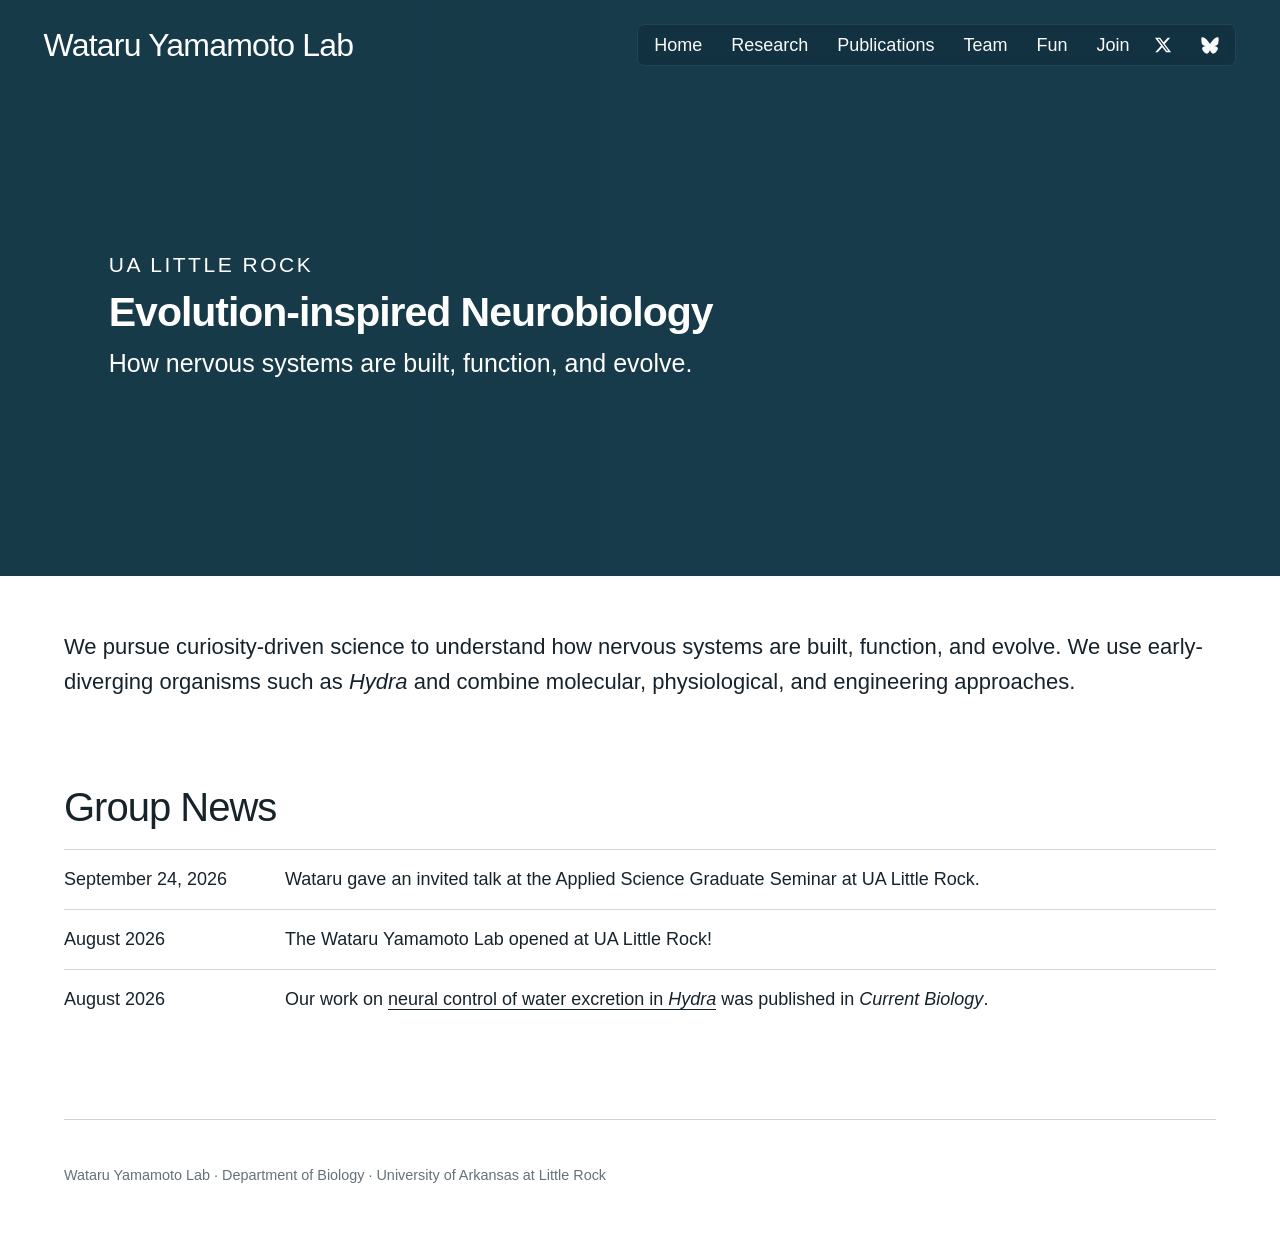
==== index.html @ a843b83c "Add files via upload" ====
<!doctype html>
<html lang="en">
<head>
  <meta charset="utf-8">
  <meta name="viewport" content="width=device-width,initial-scale=1">
  <title>Wataru Yamamoto Lab</title>
  <link rel="stylesheet" href="style-v17.css?v=20261117f">
</head>
<body class="home-page">
<header class="site-header">
  <a class="brand" href="index.html">Wataru Yamamoto Lab</a>
  <div class="header-right">
    <nav>
      <a href="index.html">Home</a>
      <a href="research.html">Research</a>
      <a href="publications.html">Publications</a>
      <a href="team.html">Team</a>
      <a href="fun.html">Fun</a>
      <a href="join.html">Join</a>
    </nav>
    <div class="social-links" aria-label="Social media">
      <a href="https://x.com/wayamamo" target="_blank" rel="noopener" aria-label="Wataru Yamamoto on X" title="X"><img src="assets/x.svg" alt=""></a>
      <a href="https://bsky.app/profile/wayamamo.bsky.social" target="_blank" rel="noopener" aria-label="Wataru Yamamoto on Bluesky" title="Bluesky"><img src="assets/bluesky.svg" alt=""></a>
    </div>
  </div>
</header>

<section class="hero">
  <video autoplay muted loop playsinline preload="metadata">
    <source src="assets/hydra-hero-v4-calm.mp4" type="video/mp4">
  </video>
  <div class="hero-copy">
    <div class="kicker">UA Little Rock</div>
    <h1>Evolution-inspired Neurobiology</h1>
    <p>How nervous systems are built, function, and evolve.</p>
  </div>
</section>

<main>
  <section class="section home-intro">
    <p class="lede">We pursue curiosity-driven science to understand how nervous systems are built, function, and evolve. We use early-diverging organisms such as <em>Hydra</em> and combine molecular, physiological, and engineering approaches.</p>
  </section>

<section class="section home-news">
    <h2>Group News</h2>
    <div class="news-row"><strong>September 24, 2026</strong><span>Wataru gave an invited talk at the Applied Science Graduate Seminar at UA Little Rock.</span></div>
    <div class="news-row"><strong>August 2026</strong><span>The Wataru Yamamoto Lab opened at UA Little Rock!</span></div>
    <div class="news-row"><strong>August 2026</strong><span>Our work on <a class="paper-link" href="https://www.sciencedirect.com/science/article/pii/S0960982226010122" target="_blank" rel="noopener">neural control of water excretion in <em>Hydra</em></a> was published in <em>Current Biology</em>.</span></div>
  </section>
</main>

<footer>Wataru Yamamoto Lab · Department of Biology · University of Arkansas at Little Rock</footer>
</body>
</html>
---- style-v17.css ----
:root{
  --navy:#173b4a;
  --ink:#17232b;
  --muted:#64727a;
  --paper:#ffffff;
  --max:1240px;
}
*{box-sizing:border-box}
html{scroll-behavior:smooth}
body{
  margin:0;
  font-family:"Helvetica Neue",Helvetica,Arial,sans-serif;
  font-weight:300;
  color:var(--ink);
  background:#fff;
  line-height:1.55;
  -webkit-font-smoothing:antialiased;
  text-rendering:optimizeLegibility;
}
a{color:inherit;text-decoration:none}
.site-header{
  position:absolute;
  z-index:20;
  top:0; left:0; right:0;
  display:flex;
  align-items:center;
  justify-content:space-between;
  gap:34px;
  padding:24px 3.4vw;
  color:#fff;
}
.brand{
  font-size:32px;
  line-height:1;
  font-weight:300;
  letter-spacing:-0.025em;
  white-space:nowrap;
}
.header-right{
  display:flex;
  align-items:center;
  gap:29px;
  margin-left:auto;
}
nav{
  display:flex;
  align-items:center;
  gap:29px;
  font-size:18px;
  line-height:1;
  font-weight:300;
}
nav a,.social-links a{opacity:.98}
nav a:hover,.social-links a:hover{opacity:.67}
.social-links{
  display:flex;
  align-items:center;
  gap:29px;
  margin-left:0;
}
.social-links a{
  display:inline-flex;
  align-items:center;
  justify-content:center;
  width:18px;
  height:18px;
  flex:0 0 18px;
}
.social-links img{
  display:block !important;
  width:18px !important;
  height:18px !important;
  max-width:18px !important;
  max-height:18px !important;
  object-fit:contain;
}
.hero{
  height:64vh;
  min-height:520px;
  max-height:650px;
  position:relative;
  display:flex;
  align-items:center;
  overflow:hidden;
  background:var(--navy);
}
.hero video{
  position:absolute;
  inset:0;
  width:100%;
  height:100%;
  object-fit:cover;
  object-position:center center;
  filter:brightness(1.13) contrast(.94);
}
.hero::after{
  content:"";
  position:absolute;
  inset:0;
  background:linear-gradient(90deg,rgba(18,48,60,.10) 0%,rgba(18,48,60,.03) 58%,rgba(18,48,60,0) 100%);
  pointer-events:none;
}
.hero-copy{
  position:relative;
  z-index:2;
  width:min(var(--max),83vw);
  margin:0 auto;
  color:#fff;
  transform:translateY(28px);
}
.kicker{
  margin:0 0 13px;
  font-size:21px;
  line-height:1.15;
  font-weight:300;
  letter-spacing:.12em;
  text-transform:uppercase;
}
.hero h1{
  margin:0 0 13px;
  font-size:41px;
  line-height:1.08;
  font-weight:600;
  letter-spacing:-.025em;
}
.hero p{
  margin:0;
  font-size:25px;
  line-height:1.3;
  font-weight:300;
}
main{width:min(var(--max),90vw);margin:auto}
.section{padding:88px 0}
.home-intro{padding:54px 0 44px}
.home-intro .lede{
  width:100%;
  max-width:none;
  margin:0;
  font-size:22px;
  line-height:1.58;
  font-weight:300;
}
.home-news{padding:42px 0 90px}
.home-news h2{
  margin:0 0 20px;
  font-size:27px;
  line-height:1.1;
  font-weight:300;
  letter-spacing:-.015em;
}
.news-row{
  display:grid;
  grid-template-columns:190px 1fr;
  gap:31px;
  padding:16px 0;
  border-top:1px solid #d0d7da;
  font-size:18px;
  line-height:1.5;
  font-weight:300;
}
.news-row strong{font-weight:500}
.paper-link{font-weight:400;border-bottom:1px solid currentColor}
.paper-link:hover{opacity:.62}
.section h2{
  font-size:clamp(2.25rem,4vw,4rem);
  font-weight:300;
  line-height:1;
  letter-spacing:-.035em;
  margin:0 0 28px;
}
/* Keep Group News deliberately understated and aligned with the hero title. */
.home-page .home-news h2{
  font-size:40px;
  line-height:1.08;
  font-weight:300;
  letter-spacing:-.025em;
  margin:0 0 20px;
}
.lede{font-size:1.30rem;max-width:960px;line-height:1.6;font-weight:300}
.grid-2{display:grid;grid-template-columns:1fr 1fr;gap:48px}
.card{border-top:1px solid #b9c4ca;padding-top:22px}
.card h3{font-size:1.7rem;font-weight:400;margin:.2rem 0 .7rem}
.card .question{font-style:italic;color:var(--muted)}
.page-hero{padding:105px 0 28px;background:var(--navy);color:#fff}
.page-hero .inner{width:min(var(--max),90vw);margin:auto}
.page-hero h1{font-size:41px;line-height:1.08;font-weight:300;letter-spacing:-.025em;margin:0}
.pub{padding:20px 0;border-top:1px solid #cad1d5}
.pub strong{font-size:1.08rem;font-weight:500}
.meta{color:var(--muted);margin-top:4px}
footer{width:min(var(--max),90vw);margin:auto;padding:44px 0 58px;border-top:1px solid #ccd4d8;color:var(--muted);font-size:.9rem}
@media(max-width:950px){
  .brand{font-size:27px}
  nav{gap:18px;font-size:15px}
}
@media(max-width:760px){
  .site-header{padding:17px 5vw;align-items:flex-start;background:linear-gradient(to bottom,rgba(8,29,38,.45),rgba(8,29,38,0))}
  .brand{font-size:22px;line-height:1.15}
  .header-right{gap:10px;align-items:flex-start}
  nav{gap:10px;font-size:13.5px;flex-wrap:wrap;justify-content:flex-end}
  .social-links{gap:10px}
  .social-links a,.social-links img{width:14px!important;height:14px!important;max-width:14px!important;max-height:14px!important}
  .hero{height:58vh;min-height:420px;max-height:550px}
  .hero-copy{width:90vw;transform:translateY(24px)}
  .kicker{font-size:16px}
  .hero h1{font-size:34px;font-weight:600}
  .home-page .home-news h2{font-size:33px}
  .hero p{font-size:20px}
  .home-intro .lede{font-size:19px}
  .news-row{grid-template-columns:1fr;gap:4px;font-size:16.5px}
  .grid-2{grid-template-columns:1fr;gap:34px}
}

@media(max-width:760px){
  .page-hero{padding:88px 0 22px}
  .page-hero h1{font-size:34px;font-weight:300}
}


/* Research page refinements */
.research-page .lede{
  font-size:1.38rem;
  line-height:1.68;
  max-width:1100px;
}
.research-page .grid-2{
  align-items:start;
  gap:52px;
  margin-top:48px !important;
}
.research-page .card{
  border-top:none;
  padding-top:0;
}
.research-page .project-image{
  display:block;
  width:100%;
  height:auto;
  margin:0 0 20px;
  border:1px solid #d7dde1;
  background:#fff;
}
.research-page .card h3{
  font-size:1.85rem;
  line-height:1.18;
  font-weight:400;
  margin:.2rem 0 .85rem;
  letter-spacing:-.015em;
}
.research-page .card .question{
  font-size:1.25rem;
  line-height:1.45;
  color:var(--ink);
  font-style:italic;
  margin:0 0 12px;
}
.research-page .card p{
  font-size:1.12rem;
  line-height:1.68;
  margin:0 0 14px;
}
.research-page .selected-work{
  margin-top:16px;
}
.research-page .selected-work strong{
  display:block;
  margin-bottom:10px;
  font-weight:500;
  font-size:1.12rem;
}
.research-page .selected-work ul{
  margin:0;
  padding-left:1.15rem;
}
.research-page .selected-work li{
  margin:0 0 10px;
  font-size:1.06rem;
  line-height:1.55;
}
.research-page .selected-work a{
  text-decoration:underline;
  text-underline-offset:2px;
}
.research-page .selected-work a:hover{
  opacity:.68;
}

@media(max-width:760px){
  .research-page .lede{font-size:1.18rem}
  .research-page .card h3{font-size:1.6rem}
  .research-page .card .question{font-size:1.12rem}
  .research-page .card p{font-size:1.02rem}
}

/* Research page v9 */
.research-page main{width:min(var(--max),90vw)}
.research-page .section{padding-top:68px}
.research-page .lede{
  width:100%;
  max-width:none;
  font-size:1.38rem;
  line-height:1.68;
  margin:0;
}
.research-page .grid-2{
  margin-top:48px !important;
  gap:52px;
}
.research-page .project-image-frame{
  width:100%;
  height:360px;
  display:flex;
  align-items:center;
  justify-content:center;
  margin:0 0 22px;
  border:1px solid #d7dde1;
  background:#fff;
  overflow:hidden;
}
.research-page .project-image-frame img{
  display:block;
  max-width:100%;
  max-height:100%;
  width:auto;
  height:auto;
  object-fit:contain;
}
.research-page .project-image-frame.neuron img{
  max-width:82%;
  max-height:94%;
}
.research-page .project-image-frame.gut img{
  width:100%;
  height:100%;
  object-fit:contain;
}
@media(max-width:760px){
  .research-page .project-image-frame{height:280px}
  .research-page .project-image-frame.neuron img{max-width:88%}
}

/* Research introduction: full-width single justified paragraph */
.research-page .lede{
  width:100%;
  max-width:none !important;
  margin:0;
  text-align:justify;
  text-align-last:left;
  text-justify:inter-word;
  hyphens:auto;
  -webkit-hyphens:auto;
}
.research-page .lede strong{
  font-weight:600;
}

/* Publications links */
.publications-page{
  padding-top:56px;
}
.scholar-link{
  margin:0 0 30px;
  font-size:1.12rem;
}
.scholar-link a,
.pub strong a{
  text-decoration:underline;
  text-underline-offset:3px;
  text-decoration-thickness:1px;
}
.scholar-link a:hover,
.pub strong a:hover{
  opacity:.65;
}

/* Publications with figures */
.publications-page{
  padding-top:56px;
}
.publications-page .scholar-link{
  margin:0 0 32px;
  font-size:1.12rem;
}
.publications-page .scholar-link a,
.publications-page .pub strong a{
  text-decoration:underline;
  text-underline-offset:3px;
  text-decoration-thickness:1px;
}
.publications-page .scholar-link a:hover,
.publications-page .pub strong a:hover{
  opacity:.65;
}
.publications-page .pub{
  display:grid;
  grid-template-columns: 360px 1fr;
  gap:28px;
  align-items:center;
  padding:26px 0;
  border-top:1px solid #cad1d5;
}
.publications-page .pub-figure{
  width:100%;
  height:220px;
  display:flex;
  align-items:center;
  justify-content:center;
  border:1px solid #d7dde1;
  background:#fff;
  overflow:hidden;
}
.publications-page .pub-figure img{
  display:block;
  max-width:100%;
  max-height:100%;
  width:auto;
  height:auto;
  object-fit:contain;
}
.publications-page .pub-content{
  min-width:0;
}
.publications-page .pub strong{
  display:block;
  font-size:1.08rem;
  font-weight:500;
  line-height:1.45;
}
.publications-page .meta{
  color:var(--muted);
  margin-top:7px;
  font-size:1rem;
  line-height:1.5;
}
@media(max-width:900px){
  .publications-page .pub{
    grid-template-columns: 1fr;
    gap:18px;
    align-items:start;
  }
  .publications-page .pub-figure{
    width:min(100%, 520px);
    height:220px;
    margin:0 auto;
  }
}




/* v17: shared translucent navigation tray (home + interior). */
.site-header{z-index:50;}
.header-right{
  background:rgba(13,39,53,.56);
  border:1px solid rgba(255,255,255,.10);
  border-radius:7px;
  padding:11px 16px;
  gap:25px;
  -webkit-backdrop-filter:blur(5px);
  backdrop-filter:blur(5px);
}
@media(max-width:950px){
  .header-right{gap:14px;padding:10px 12px;}
  nav,.social-links{gap:16px;}
}
@media(max-width:760px){
  .site-header{gap:14px;}
  .header-right{gap:10px;padding:8px 10px;max-width:70vw;align-items:center;}
  nav,.social-links{gap:9px;}
  .hero{min-height:420px;}
}

/* Fixed-height interior title bands. The illustration is overlaid,
   so it never changes the blue strip height. */
.page-hero{
  position:relative;
  padding:0 !important;
  height:238px;
  min-height:238px;
  overflow:hidden;
  background:#75898B;
  color:white;
}
.page-hero .inner{
  position:relative;
  display:block;
  height:100%;
  min-height:0;
  width:min(var(--max),90vw);
  margin:0 auto;
}
.page-hero h1{
  position:absolute;
  left:0;
  top:135px;
  transform:translateY(-50%);
  z-index:4;
  font-size:41px;
  line-height:1.08;
  font-weight:300;
  letter-spacing:-.025em;
  margin:0;
  text-shadow:0 1px 2px rgba(26,43,46,.2);
}
.somersault-hero-art{
  position:absolute;
  top:30px;
  bottom:8px;
  left:30%;
  right:-2%;
  display:flex;
  align-items:center;
  justify-content:center;
  width:auto;
  height:auto;
  overflow:visible;
  margin:0;
  transform:none;
  pointer-events:none;
}
.somersault-hero-art img{
  display:block;
  width:100%;
  height:100%;
  max-width:100%;
  max-height:100%;
  object-fit:contain;
  object-position:center;
}
@media(max-width:950px){
  .page-hero{height:230px;min-height:230px;}
  .page-hero h1{font-size:37px;top:132px;}
  .somersault-hero-art{top:48px;bottom:7px;left:36%;right:-1%;}
}
@media(max-width:760px){
  .page-hero{height:250px;min-height:250px;}
  .page-hero h1{font-size:34px;top:122px;}
  .somersault-hero-art{top:130px;bottom:9px;left:10%;right:10%;}
}

/* Keep the label and navigation usable on narrow phones. */
@media(max-width:760px){
  .site-header{flex-direction:column;align-items:stretch;gap:9px;padding:14px 5vw;}
  .brand{font-size:21px;}
  .header-right{width:100%;max-width:100%;margin-left:0;padding:8px 10px;justify-content:space-between;}
  nav{flex:1;justify-content:flex-start;gap:8px 12px;font-size:12.5px;line-height:1.25;}
  .social-links{gap:10px;align-self:center;}
  .page-hero{height:300px;min-height:300px;}
  .page-hero h1{top:175px;}
  .somersault-hero-art{top:208px;bottom:8px;left:8%;right:8%;}
}


/* v18 refinements: more transparent nav tray, more centered header art, slightly darker art */
.header-right{
  background:rgba(13,39,53,.42);
  border:1px solid rgba(255,255,255,.08);
}

.page-hero .inner{
  overflow:hidden;
}
.somersault-hero-art{
  top:22px;
  bottom:8px;
  left:20%;
  right:2%;
}
.somersault-hero-art img{
  object-position:center center;
}
@media(max-width:950px){
  .somersault-hero-art{top:40px; bottom:7px; left:24%; right:2%;}
}
@media(max-width:760px){
  .header-right{background:rgba(13,39,53,.34);}
  .somersault-hero-art{top:206px; bottom:8px; left:4%; right:4%;}
}


/* v19: use the original uploaded Hydra sequence; move artwork left without changing height. */
.somersault-hero-art{
  left:16% !important;
  right:1% !important;
  top:22px !important;
  bottom:8px !important;
  justify-content:flex-start !important;
}
.somersault-hero-art img{
  object-position:left center !important;
}
@media(max-width:950px){
  .somersault-hero-art{left:22% !important;right:1% !important;top:39px !important;bottom:7px !important;}
}
@media(max-width:760px){
  .somersault-hero-art{left:4% !important;right:4% !important;top:206px !important;bottom:8px !important;}
  .somersault-hero-art img{object-position:center center !important;}
}
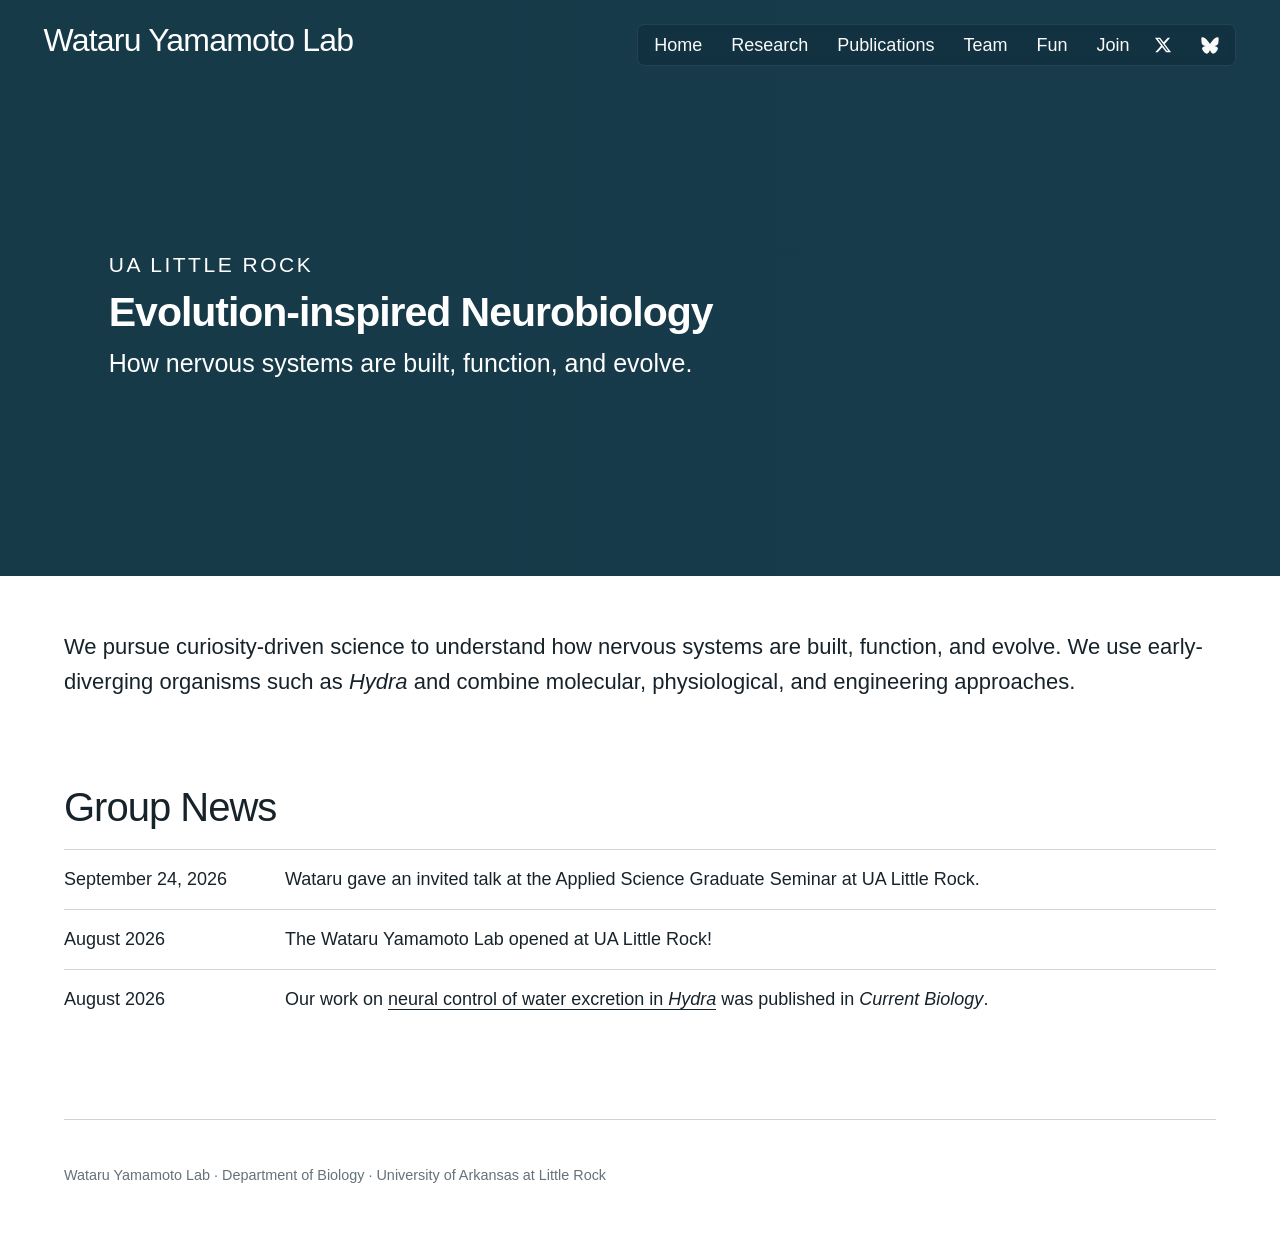
==== commit d71da0c1: "Add files via upload" ====
--- a/index.html
+++ b/index.html
@@ -4,7 +4,7 @@
   <meta charset="utf-8">
   <meta name="viewport" content="width=device-width,initial-scale=1">
   <title>Wataru Yamamoto Lab</title>
-  <link rel="stylesheet" href="style-v17.css?v=20261117f">
+  <link rel="stylesheet" href="style-v19.css?v=20261117h">
 </head>
 <body class="home-page">
 <header class="site-header">
--- a/style-v19.css
+++ b/style-v19.css
@@ -0,0 +1,654 @@
+:root{
+  --navy:#173b4a;
+  --ink:#17232b;
+  --muted:#64727a;
+  --paper:#ffffff;
+  --max:1240px;
+}
+*{box-sizing:border-box}
+html{scroll-behavior:smooth}
+body{
+  margin:0;
+  font-family:"Helvetica Neue",Helvetica,Arial,sans-serif;
+  font-weight:300;
+  color:var(--ink);
+  background:#fff;
+  line-height:1.55;
+  -webkit-font-smoothing:antialiased;
+  text-rendering:optimizeLegibility;
+}
+a{color:inherit;text-decoration:none}
+.site-header{
+  position:absolute;
+  z-index:20;
+  top:0; left:0; right:0;
+  display:flex;
+  align-items:center;
+  justify-content:space-between;
+  gap:34px;
+  padding:24px 3.4vw;
+  color:#fff;
+}
+.brand{
+  font-size:32px;
+  line-height:1;
+  font-weight:300;
+  letter-spacing:-0.025em;
+  white-space:nowrap;
+}
+.header-right{
+  display:flex;
+  align-items:center;
+  gap:29px;
+  margin-left:auto;
+}
+nav{
+  display:flex;
+  align-items:center;
+  gap:29px;
+  font-size:18px;
+  line-height:1;
+  font-weight:300;
+}
+nav a,.social-links a{opacity:.98}
+nav a:hover,.social-links a:hover{opacity:.67}
+.social-links{
+  display:flex;
+  align-items:center;
+  gap:29px;
+  margin-left:0;
+}
+.social-links a{
+  display:inline-flex;
+  align-items:center;
+  justify-content:center;
+  width:18px;
+  height:18px;
+  flex:0 0 18px;
+}
+.social-links img{
+  display:block !important;
+  width:18px !important;
+  height:18px !important;
+  max-width:18px !important;
+  max-height:18px !important;
+  object-fit:contain;
+}
+.hero{
+  height:64vh;
+  min-height:520px;
+  max-height:650px;
+  position:relative;
+  display:flex;
+  align-items:center;
+  overflow:hidden;
+  background:var(--navy);
+}
+.hero video{
+  position:absolute;
+  inset:0;
+  width:100%;
+  height:100%;
+  object-fit:cover;
+  object-position:center center;
+  filter:brightness(1.13) contrast(.94);
+}
+.hero::after{
+  content:"";
+  position:absolute;
+  inset:0;
+  background:linear-gradient(90deg,rgba(18,48,60,.10) 0%,rgba(18,48,60,.03) 58%,rgba(18,48,60,0) 100%);
+  pointer-events:none;
+}
+.hero-copy{
+  position:relative;
+  z-index:2;
+  width:min(var(--max),83vw);
+  margin:0 auto;
+  color:#fff;
+  transform:translateY(28px);
+}
+.kicker{
+  margin:0 0 13px;
+  font-size:21px;
+  line-height:1.15;
+  font-weight:300;
+  letter-spacing:.12em;
+  text-transform:uppercase;
+}
+.hero h1{
+  margin:0 0 13px;
+  font-size:41px;
+  line-height:1.08;
+  font-weight:600;
+  letter-spacing:-.025em;
+}
+.hero p{
+  margin:0;
+  font-size:25px;
+  line-height:1.3;
+  font-weight:300;
+}
+main{width:min(var(--max),90vw);margin:auto}
+.section{padding:88px 0}
+.home-intro{padding:54px 0 44px}
+.home-intro .lede{
+  width:100%;
+  max-width:none;
+  margin:0;
+  font-size:22px;
+  line-height:1.58;
+  font-weight:300;
+}
+.home-news{padding:42px 0 90px}
+.home-news h2{
+  margin:0 0 20px;
+  font-size:27px;
+  line-height:1.1;
+  font-weight:300;
+  letter-spacing:-.015em;
+}
+.news-row{
+  display:grid;
+  grid-template-columns:190px 1fr;
+  gap:31px;
+  padding:16px 0;
+  border-top:1px solid #d0d7da;
+  font-size:18px;
+  line-height:1.5;
+  font-weight:300;
+}
+.news-row strong{font-weight:500}
+.paper-link{font-weight:400;border-bottom:1px solid currentColor}
+.paper-link:hover{opacity:.62}
+.section h2{
+  font-size:clamp(2.25rem,4vw,4rem);
+  font-weight:300;
+  line-height:1;
+  letter-spacing:-.035em;
+  margin:0 0 28px;
+}
+/* Keep Group News deliberately understated and aligned with the hero title. */
+.home-page .home-news h2{
+  font-size:40px;
+  line-height:1.08;
+  font-weight:300;
+  letter-spacing:-.025em;
+  margin:0 0 20px;
+}
+.lede{font-size:1.30rem;max-width:960px;line-height:1.6;font-weight:300}
+.grid-2{display:grid;grid-template-columns:1fr 1fr;gap:48px}
+.card{border-top:1px solid #b9c4ca;padding-top:22px}
+.card h3{font-size:1.7rem;font-weight:400;margin:.2rem 0 .7rem}
+.card .question{font-style:italic;color:var(--muted)}
+.page-hero{padding:105px 0 28px;background:var(--navy);color:#fff}
+.page-hero .inner{width:min(var(--max),90vw);margin:auto}
+.page-hero h1{font-size:41px;line-height:1.08;font-weight:300;letter-spacing:-.025em;margin:0}
+.pub{padding:20px 0;border-top:1px solid #cad1d5}
+.pub strong{font-size:1.08rem;font-weight:500}
+.meta{color:var(--muted);margin-top:4px}
+footer{width:min(var(--max),90vw);margin:auto;padding:44px 0 58px;border-top:1px solid #ccd4d8;color:var(--muted);font-size:.9rem}
+@media(max-width:950px){
+  .brand{font-size:27px}
+  nav{gap:18px;font-size:15px}
+}
+@media(max-width:760px){
+  .site-header{padding:17px 5vw;align-items:flex-start;background:linear-gradient(to bottom,rgba(8,29,38,.45),rgba(8,29,38,0))}
+  .brand{font-size:22px;line-height:1.15}
+  .header-right{gap:10px;align-items:flex-start}
+  nav{gap:10px;font-size:13.5px;flex-wrap:wrap;justify-content:flex-end}
+  .social-links{gap:10px}
+  .social-links a,.social-links img{width:14px!important;height:14px!important;max-width:14px!important;max-height:14px!important}
+  .hero{height:58vh;min-height:420px;max-height:550px}
+  .hero-copy{width:90vw;transform:translateY(24px)}
+  .kicker{font-size:16px}
+  .hero h1{font-size:34px;font-weight:600}
+  .home-page .home-news h2{font-size:33px}
+  .hero p{font-size:20px}
+  .home-intro .lede{font-size:19px}
+  .news-row{grid-template-columns:1fr;gap:4px;font-size:16.5px}
+  .grid-2{grid-template-columns:1fr;gap:34px}
+}
+
+@media(max-width:760px){
+  .page-hero{padding:88px 0 22px}
+  .page-hero h1{font-size:34px;font-weight:300}
+}
+
+
+/* Research page refinements */
+.research-page .lede{
+  font-size:1.38rem;
+  line-height:1.68;
+  max-width:1100px;
+}
+.research-page .grid-2{
+  align-items:start;
+  gap:52px;
+  margin-top:48px !important;
+}
+.research-page .card{
+  border-top:none;
+  padding-top:0;
+}
+.research-page .project-image{
+  display:block;
+  width:100%;
+  height:auto;
+  margin:0 0 20px;
+  border:1px solid #d7dde1;
+  background:#fff;
+}
+.research-page .card h3{
+  font-size:1.85rem;
+  line-height:1.18;
+  font-weight:400;
+  margin:.2rem 0 .85rem;
+  letter-spacing:-.015em;
+}
+.research-page .card .question{
+  font-size:1.25rem;
+  line-height:1.45;
+  color:var(--ink);
+  font-style:italic;
+  margin:0 0 12px;
+}
+.research-page .card p{
+  font-size:1.12rem;
+  line-height:1.68;
+  margin:0 0 14px;
+}
+.research-page .selected-work{
+  margin-top:16px;
+}
+.research-page .selected-work strong{
+  display:block;
+  margin-bottom:10px;
+  font-weight:500;
+  font-size:1.12rem;
+}
+.research-page .selected-work ul{
+  margin:0;
+  padding-left:1.15rem;
+}
+.research-page .selected-work li{
+  margin:0 0 10px;
+  font-size:1.06rem;
+  line-height:1.55;
+}
+.research-page .selected-work a{
+  text-decoration:underline;
+  text-underline-offset:2px;
+}
+.research-page .selected-work a:hover{
+  opacity:.68;
+}
+
+@media(max-width:760px){
+  .research-page .lede{font-size:1.18rem}
+  .research-page .card h3{font-size:1.6rem}
+  .research-page .card .question{font-size:1.12rem}
+  .research-page .card p{font-size:1.02rem}
+}
+
+/* Research page v9 */
+.research-page main{width:min(var(--max),90vw)}
+.research-page .section{padding-top:68px}
+.research-page .lede{
+  width:100%;
+  max-width:none;
+  font-size:1.38rem;
+  line-height:1.68;
+  margin:0;
+}
+.research-page .grid-2{
+  margin-top:48px !important;
+  gap:52px;
+}
+.research-page .project-image-frame{
+  width:100%;
+  height:360px;
+  display:flex;
+  align-items:center;
+  justify-content:center;
+  margin:0 0 22px;
+  border:1px solid #d7dde1;
+  background:#fff;
+  overflow:hidden;
+}
+.research-page .project-image-frame img{
+  display:block;
+  max-width:100%;
+  max-height:100%;
+  width:auto;
+  height:auto;
+  object-fit:contain;
+}
+.research-page .project-image-frame.neuron img{
+  max-width:82%;
+  max-height:94%;
+}
+.research-page .project-image-frame.gut img{
+  width:100%;
+  height:100%;
+  object-fit:contain;
+}
+@media(max-width:760px){
+  .research-page .project-image-frame{height:280px}
+  .research-page .project-image-frame.neuron img{max-width:88%}
+}
+
+/* Research introduction: full-width single justified paragraph */
+.research-page .lede{
+  width:100%;
+  max-width:none !important;
+  margin:0;
+  text-align:justify;
+  text-align-last:left;
+  text-justify:inter-word;
+  hyphens:auto;
+  -webkit-hyphens:auto;
+}
+.research-page .lede strong{
+  font-weight:600;
+}
+
+/* Publications links */
+.publications-page{
+  padding-top:56px;
+}
+.scholar-link{
+  margin:0 0 30px;
+  font-size:1.12rem;
+}
+.scholar-link a,
+.pub strong a{
+  text-decoration:underline;
+  text-underline-offset:3px;
+  text-decoration-thickness:1px;
+}
+.scholar-link a:hover,
+.pub strong a:hover{
+  opacity:.65;
+}
+
+/* Publications with figures */
+.publications-page{
+  padding-top:56px;
+}
+.publications-page .scholar-link{
+  margin:0 0 32px;
+  font-size:1.12rem;
+}
+.publications-page .scholar-link a,
+.publications-page .pub strong a{
+  text-decoration:underline;
+  text-underline-offset:3px;
+  text-decoration-thickness:1px;
+}
+.publications-page .scholar-link a:hover,
+.publications-page .pub strong a:hover{
+  opacity:.65;
+}
+.publications-page .pub{
+  display:grid;
+  grid-template-columns: 360px 1fr;
+  gap:28px;
+  align-items:center;
+  padding:26px 0;
+  border-top:1px solid #cad1d5;
+}
+.publications-page .pub-figure{
+  width:100%;
+  height:220px;
+  display:flex;
+  align-items:center;
+  justify-content:center;
+  border:1px solid #d7dde1;
+  background:#fff;
+  overflow:hidden;
+}
+.publications-page .pub-figure img{
+  display:block;
+  max-width:100%;
+  max-height:100%;
+  width:auto;
+  height:auto;
+  object-fit:contain;
+}
+.publications-page .pub-content{
+  min-width:0;
+}
+.publications-page .pub strong{
+  display:block;
+  font-size:1.08rem;
+  font-weight:500;
+  line-height:1.45;
+}
+.publications-page .meta{
+  color:var(--muted);
+  margin-top:7px;
+  font-size:1rem;
+  line-height:1.5;
+}
+@media(max-width:900px){
+  .publications-page .pub{
+    grid-template-columns: 1fr;
+    gap:18px;
+    align-items:start;
+  }
+  .publications-page .pub-figure{
+    width:min(100%, 520px);
+    height:220px;
+    margin:0 auto;
+  }
+}
+
+
+
+
+/* v17: shared translucent navigation tray (home + interior). */
+.site-header{z-index:50;}
+.header-right{
+  background:rgba(13,39,53,.56);
+  border:1px solid rgba(255,255,255,.10);
+  border-radius:7px;
+  padding:11px 16px;
+  gap:25px;
+  -webkit-backdrop-filter:blur(5px);
+  backdrop-filter:blur(5px);
+}
+@media(max-width:950px){
+  .header-right{gap:14px;padding:10px 12px;}
+  nav,.social-links{gap:16px;}
+}
+@media(max-width:760px){
+  .site-header{gap:14px;}
+  .header-right{gap:10px;padding:8px 10px;max-width:70vw;align-items:center;}
+  nav,.social-links{gap:9px;}
+  .hero{min-height:420px;}
+}
+
+/* Fixed-height interior title bands. The illustration is overlaid,
+   so it never changes the blue strip height. */
+.page-hero{
+  position:relative;
+  padding:0 !important;
+  height:238px;
+  min-height:238px;
+  overflow:hidden;
+  background:#75898B;
+  color:white;
+}
+.page-hero .inner{
+  position:relative;
+  display:block;
+  height:100%;
+  min-height:0;
+  width:min(var(--max),90vw);
+  margin:0 auto;
+}
+.page-hero h1{
+  position:absolute;
+  left:0;
+  top:135px;
+  transform:translateY(-50%);
+  z-index:4;
+  font-size:41px;
+  line-height:1.08;
+  font-weight:300;
+  letter-spacing:-.025em;
+  margin:0;
+  text-shadow:0 1px 2px rgba(26,43,46,.2);
+}
+.somersault-hero-art{
+  position:absolute;
+  top:30px;
+  bottom:8px;
+  left:30%;
+  right:-2%;
+  display:flex;
+  align-items:center;
+  justify-content:center;
+  width:auto;
+  height:auto;
+  overflow:visible;
+  margin:0;
+  transform:none;
+  pointer-events:none;
+}
+.somersault-hero-art img{
+  display:block;
+  width:100%;
+  height:100%;
+  max-width:100%;
+  max-height:100%;
+  object-fit:contain;
+  object-position:center;
+}
+@media(max-width:950px){
+  .page-hero{height:230px;min-height:230px;}
+  .page-hero h1{font-size:37px;top:132px;}
+  .somersault-hero-art{top:48px;bottom:7px;left:36%;right:-1%;}
+}
+@media(max-width:760px){
+  .page-hero{height:250px;min-height:250px;}
+  .page-hero h1{font-size:34px;top:122px;}
+  .somersault-hero-art{top:130px;bottom:9px;left:10%;right:10%;}
+}
+
+/* Keep the label and navigation usable on narrow phones. */
+@media(max-width:760px){
+  .site-header{flex-direction:column;align-items:stretch;gap:9px;padding:14px 5vw;}
+  .brand{font-size:21px;}
+  .header-right{width:100%;max-width:100%;margin-left:0;padding:8px 10px;justify-content:space-between;}
+  nav{flex:1;justify-content:flex-start;gap:8px 12px;font-size:12.5px;line-height:1.25;}
+  .social-links{gap:10px;align-self:center;}
+  .page-hero{height:300px;min-height:300px;}
+  .page-hero h1{top:175px;}
+  .somersault-hero-art{top:208px;bottom:8px;left:8%;right:8%;}
+}
+
+
+/* v18 refinements: more transparent nav tray, more centered header art, slightly darker art */
+.header-right{
+  background:rgba(13,39,53,.42);
+  border:1px solid rgba(255,255,255,.08);
+}
+
+.page-hero .inner{
+  overflow:hidden;
+}
+.somersault-hero-art{
+  top:22px;
+  bottom:8px;
+  left:20%;
+  right:2%;
+}
+.somersault-hero-art img{
+  object-position:center center;
+}
+@media(max-width:950px){
+  .somersault-hero-art{top:40px; bottom:7px; left:24%; right:2%;}
+}
+@media(max-width:760px){
+  .header-right{background:rgba(13,39,53,.34);}
+  .somersault-hero-art{top:206px; bottom:8px; left:4%; right:4%;}
+}
+
+
+/* v19: use the original uploaded Hydra sequence; move artwork left without changing height. */
+.somersault-hero-art{
+  left:16% !important;
+  right:1% !important;
+  top:22px !important;
+  bottom:8px !important;
+  justify-content:flex-start !important;
+}
+.somersault-hero-art img{
+  object-position:left center !important;
+}
+@media(max-width:950px){
+  .somersault-hero-art{left:22% !important;right:1% !important;top:39px !important;bottom:7px !important;}
+}
+@media(max-width:760px){
+  .somersault-hero-art{left:4% !important;right:4% !important;top:206px !important;bottom:8px !important;}
+  .somersault-hero-art img{object-position:center center !important;}
+}
+
+
+/* v20: Keep the interior page title band visible as body content scrolls.
+   The home movie and home header behave as before. */
+body:not(.home-page) .site-header {
+  position: fixed;
+  top: 0;
+  left: 0;
+  right: 0;
+  z-index: 100;
+}
+body:not(.home-page) .page-hero {
+  position: sticky;
+  top: 0;
+  z-index: 60;
+  isolation: isolate;
+}
+/* Maintain the original header height, artwork position, and content spacing. */
+
+
+/* v21: ONLY the compact semi-transparent navigation tray stays fixed.
+   The lab name and full image/title band scroll with the page. */
+.site-header,
+body:not(.home-page) .site-header {
+  position:absolute;
+  top:0;
+  left:0;
+  right:0;
+  z-index:100;
+}
+.header-right {
+  position:fixed;
+  top:24px;
+  right:3.4vw;
+  left:auto;
+  width:auto;
+  margin:0;
+  z-index:101;
+}
+body:not(.home-page) .page-hero {
+  position:relative;
+  top:auto;
+  z-index:auto;
+  isolation:auto;
+}
+@media(max-width:760px) {
+  .header-right {
+    position:fixed;
+    top:50px;
+    left:5vw;
+    right:5vw;
+    width:90vw;
+    max-width:90vw;
+    margin:0;
+    z-index:101;
+  }
+}
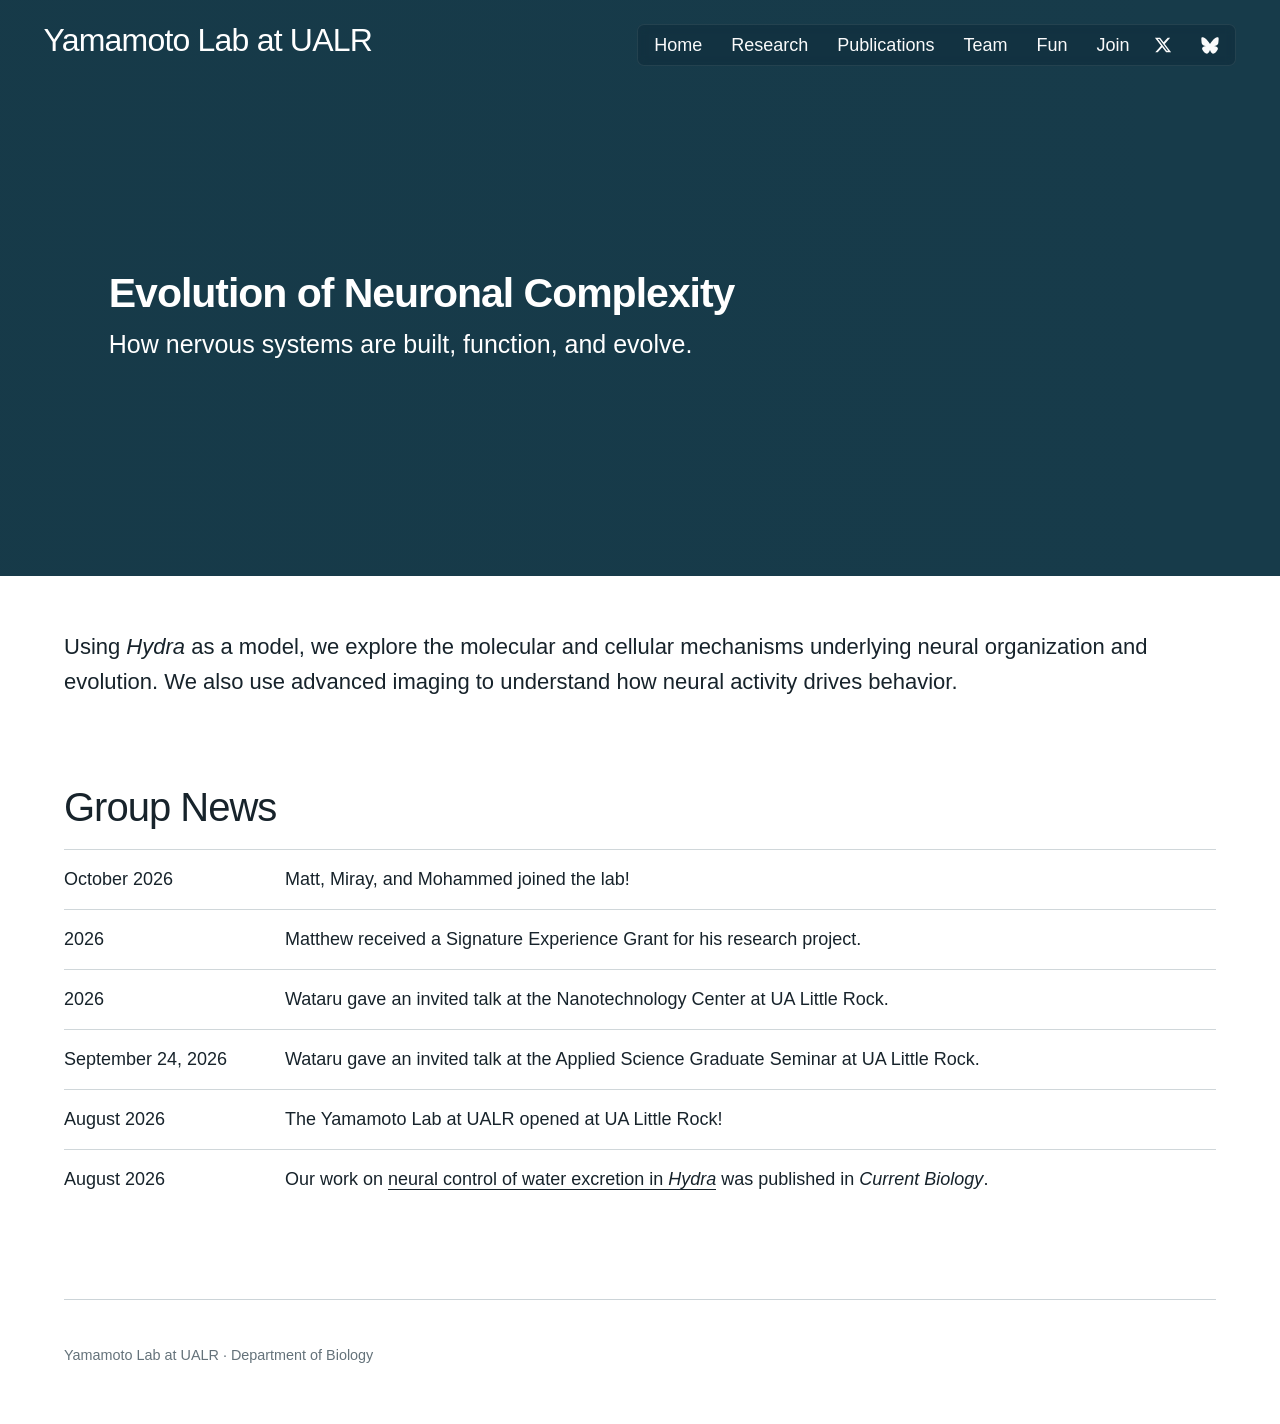
==== commit ea89bdd5: "Add files via upload" ====
--- a/index.html
+++ b/index.html
@@ -3,12 +3,12 @@
 <head>
   <meta charset="utf-8">
   <meta name="viewport" content="width=device-width,initial-scale=1">
-  <title>Wataru Yamamoto Lab</title>
+  <title>Yamamoto Lab at UALR</title>
   <link rel="stylesheet" href="style-v19.css?v=20261117h">
 </head>
 <body class="home-page">
 <header class="site-header">
-  <a class="brand" href="index.html">Wataru Yamamoto Lab</a>
+  <a class="brand" href="index.html">Yamamoto Lab at UALR</a>
   <div class="header-right">
     <nav>
       <a href="index.html">Home</a>
@@ -30,25 +30,27 @@
     <source src="assets/hydra-hero-v4-calm.mp4" type="video/mp4">
   </video>
   <div class="hero-copy">
-    <div class="kicker">UA Little Rock</div>
-    <h1>Evolution-inspired Neurobiology</h1>
+    <h1>Evolution of Neuronal Complexity</h1>
     <p>How nervous systems are built, function, and evolve.</p>
   </div>
 </section>
 
 <main>
   <section class="section home-intro">
-    <p class="lede">We pursue curiosity-driven science to understand how nervous systems are built, function, and evolve. We use early-diverging organisms such as <em>Hydra</em> and combine molecular, physiological, and engineering approaches.</p>
+    <p class="lede">Using <em>Hydra</em> as a model, we explore the molecular and cellular mechanisms underlying neural organization and evolution. We also use advanced imaging to understand how neural activity drives behavior.</p>
   </section>
 
 <section class="section home-news">
     <h2>Group News</h2>
+    <div class="news-row"><strong>October 2026</strong><span>Matt, Miray, and Mohammed joined the lab!</span></div>
+    <div class="news-row"><strong>2026</strong><span>Matthew received a Signature Experience Grant for his research project.</span></div>
+    <div class="news-row"><strong>2026</strong><span>Wataru gave an invited talk at the Nanotechnology Center at UA Little Rock.</span></div>
     <div class="news-row"><strong>September 24, 2026</strong><span>Wataru gave an invited talk at the Applied Science Graduate Seminar at UA Little Rock.</span></div>
-    <div class="news-row"><strong>August 2026</strong><span>The Wataru Yamamoto Lab opened at UA Little Rock!</span></div>
+    <div class="news-row"><strong>August 2026</strong><span>The Yamamoto Lab at UALR opened at UA Little Rock!</span></div>
     <div class="news-row"><strong>August 2026</strong><span>Our work on <a class="paper-link" href="https://www.sciencedirect.com/science/article/pii/S0960982226010122" target="_blank" rel="noopener">neural control of water excretion in <em>Hydra</em></a> was published in <em>Current Biology</em>.</span></div>
   </section>
 </main>
 
-<footer>Wataru Yamamoto Lab · Department of Biology · University of Arkansas at Little Rock</footer>
+<footer>Yamamoto Lab at UALR · Department of Biology</footer>
 </body>
 </html>
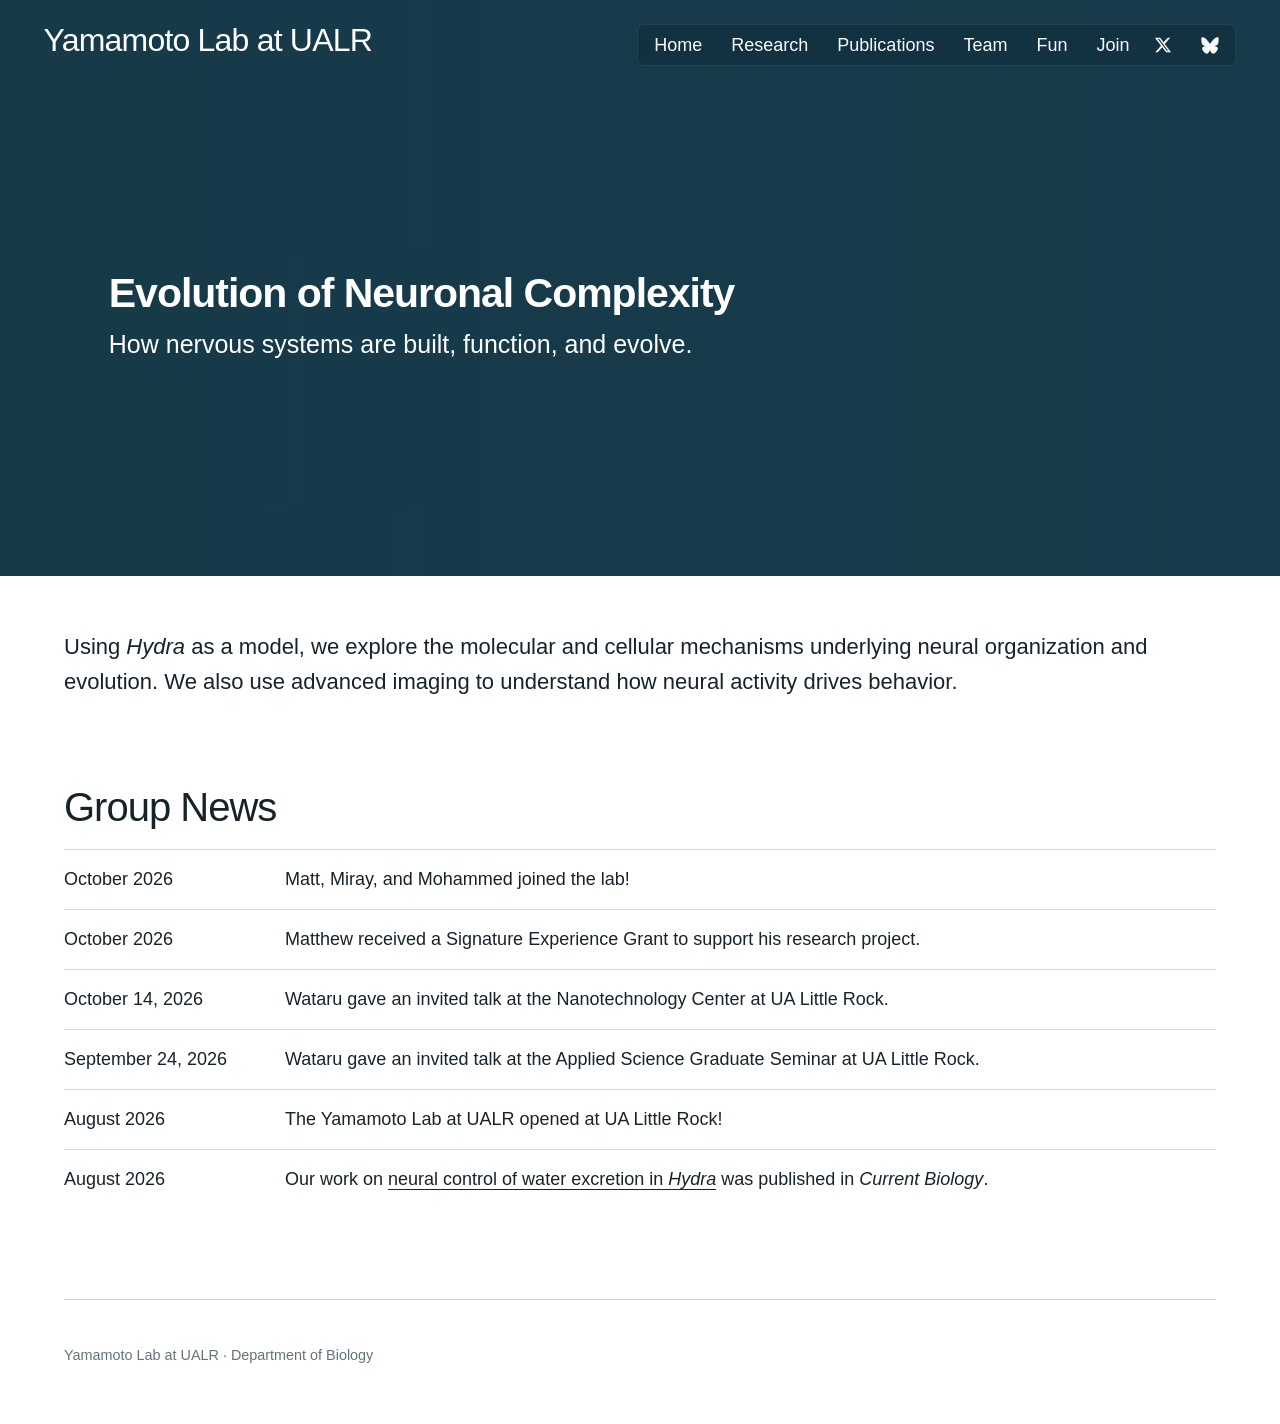
==== commit 474ca2f1: "Add files via upload" ====
--- a/index.html
+++ b/index.html
@@ -43,8 +43,8 @@
 <section class="section home-news">
     <h2>Group News</h2>
     <div class="news-row"><strong>October 2026</strong><span>Matt, Miray, and Mohammed joined the lab!</span></div>
-    <div class="news-row"><strong>2026</strong><span>Matthew received a Signature Experience Grant for his research project.</span></div>
-    <div class="news-row"><strong>2026</strong><span>Wataru gave an invited talk at the Nanotechnology Center at UA Little Rock.</span></div>
+    <div class="news-row"><strong>October 2026</strong><span>Matthew received a Signature Experience Grant to support his research project.</span></div>
+    <div class="news-row"><strong>October 14, 2026</strong><span>Wataru gave an invited talk at the Nanotechnology Center at UA Little Rock.</span></div>
     <div class="news-row"><strong>September 24, 2026</strong><span>Wataru gave an invited talk at the Applied Science Graduate Seminar at UA Little Rock.</span></div>
     <div class="news-row"><strong>August 2026</strong><span>The Yamamoto Lab at UALR opened at UA Little Rock!</span></div>
     <div class="news-row"><strong>August 2026</strong><span>Our work on <a class="paper-link" href="https://www.sciencedirect.com/science/article/pii/S0960982226010122" target="_blank" rel="noopener">neural control of water excretion in <em>Hydra</em></a> was published in <em>Current Biology</em>.</span></div>
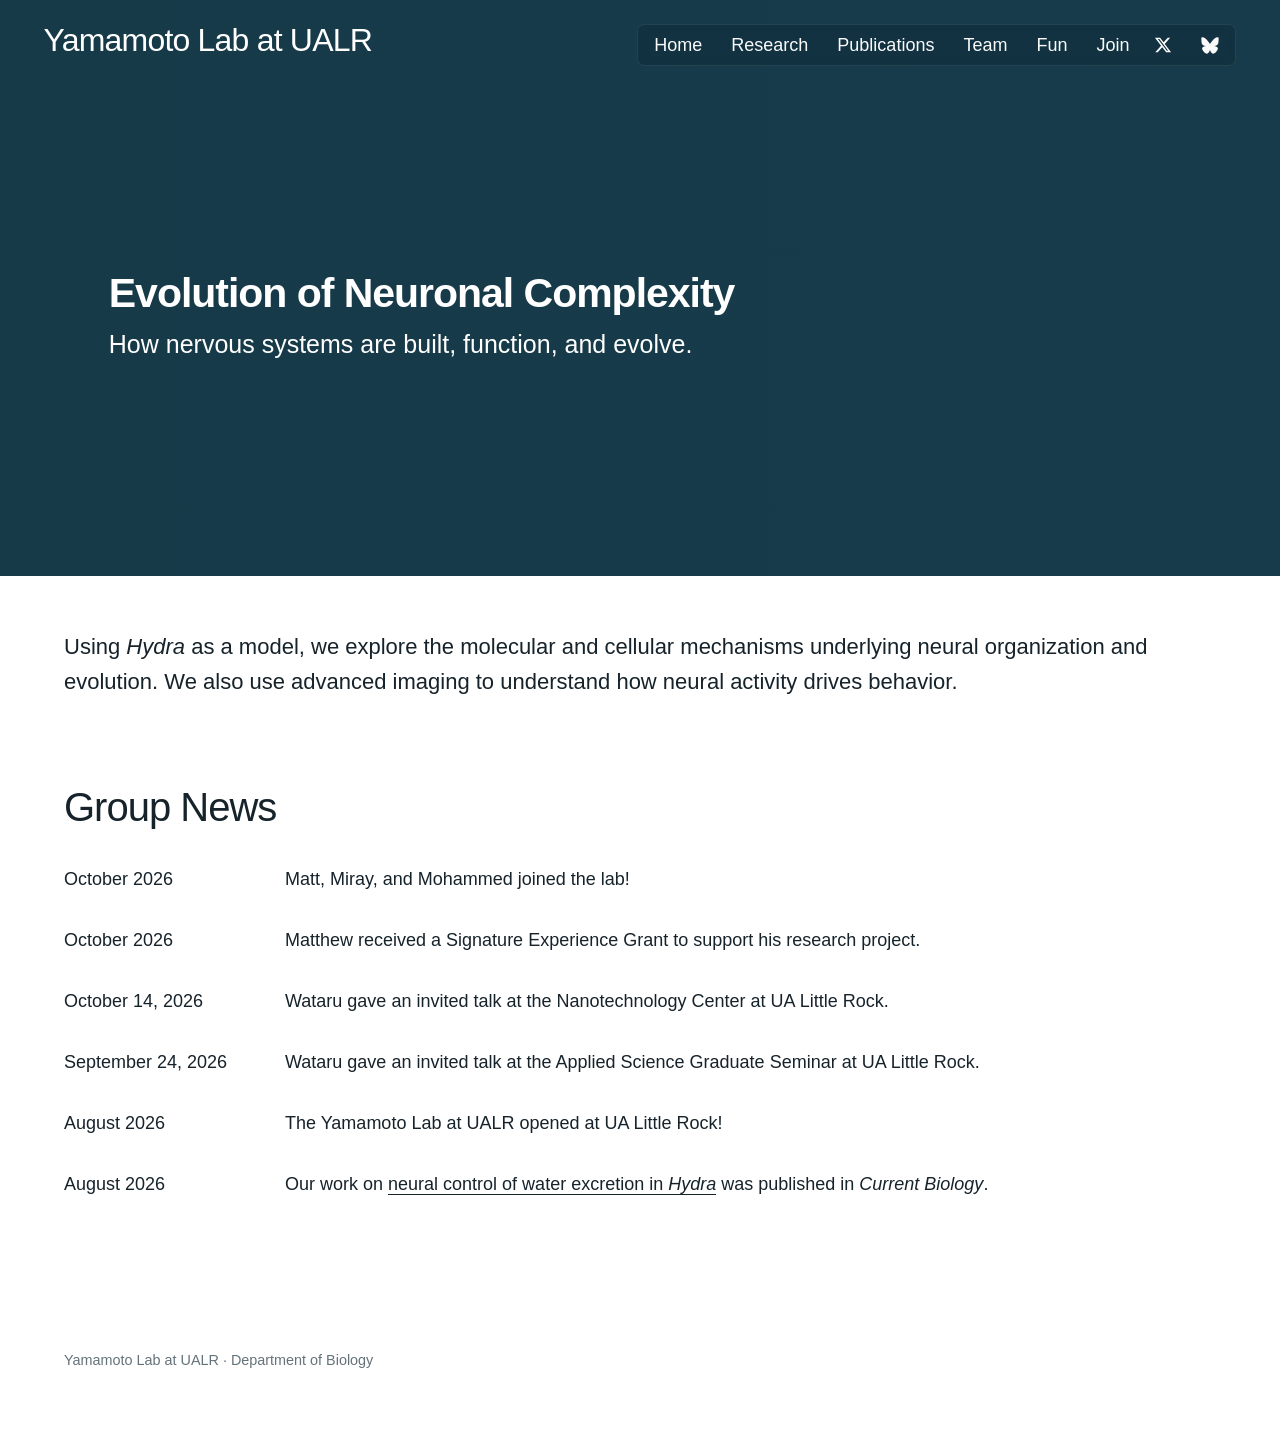
==== commit f013dbb6: "Add files via upload" ====
--- a/index.html
+++ b/index.html
@@ -1,56 +1,53 @@
-<!doctype html>
+<!DOCTYPE html>
+
 <html lang="en">
 <head>
-  <meta charset="utf-8">
-  <meta name="viewport" content="width=device-width,initial-scale=1">
-  <title>Yamamoto Lab at UALR</title>
-  <link rel="stylesheet" href="style-v19.css?v=20261117h">
+<meta charset="utf-8"/>
+<meta content="width=device-width,initial-scale=1" name="viewport"/>
+<title>Yamamoto Lab at UALR</title>
+<link href="style-v20.css?v=20261122a" rel="stylesheet"/>
 </head>
 <body class="home-page">
 <header class="site-header">
-  <a class="brand" href="index.html">Yamamoto Lab at UALR</a>
-  <div class="header-right">
-    <nav>
-      <a href="index.html">Home</a>
-      <a href="research.html">Research</a>
-      <a href="publications.html">Publications</a>
-      <a href="team.html">Team</a>
-      <a href="fun.html">Fun</a>
-      <a href="join.html">Join</a>
-    </nav>
-    <div class="social-links" aria-label="Social media">
-      <a href="https://x.com/wayamamo" target="_blank" rel="noopener" aria-label="Wataru Yamamoto on X" title="X"><img src="assets/x.svg" alt=""></a>
-      <a href="https://bsky.app/profile/wayamamo.bsky.social" target="_blank" rel="noopener" aria-label="Wataru Yamamoto on Bluesky" title="Bluesky"><img src="assets/bluesky.svg" alt=""></a>
-    </div>
-  </div>
+<a class="brand" href="index.html">Yamamoto Lab at UALR</a>
+<div class="header-right">
+<nav>
+<a href="index.html">Home</a>
+<a href="research.html">Research</a>
+<a href="publications.html">Publications</a>
+<a href="team.html">Team</a>
+<a href="fun.html">Fun</a>
+<a href="join.html">Join</a>
+</nav>
+<div aria-label="Social media" class="social-links">
+<a aria-label="Wataru Yamamoto on X" href="https://x.com/wayamamo" rel="noopener" target="_blank" title="X"><img alt="" src="assets/x.svg"/></a>
+<a aria-label="Wataru Yamamoto on Bluesky" href="https://bsky.app/profile/wayamamo.bsky.social" rel="noopener" target="_blank" title="Bluesky"><img alt="" src="assets/bluesky.svg"/></a>
+</div>
+</div>
 </header>
-
 <section class="hero">
-  <video autoplay muted loop playsinline preload="metadata">
-    <source src="assets/hydra-hero-v4-calm.mp4" type="video/mp4">
-  </video>
-  <div class="hero-copy">
-    <h1>Evolution of Neuronal Complexity</h1>
-    <p>How nervous systems are built, function, and evolve.</p>
-  </div>
+<video autoplay="" loop="" muted="" playsinline="" preload="metadata">
+<source src="assets/hydra-hero-v4-calm.mp4" type="video/mp4"/>
+</video>
+<div class="hero-copy">
+<h1>Evolution of Neuronal Complexity</h1>
+<p>How nervous systems are built, function, and evolve.</p>
+</div>
 </section>
-
 <main>
-  <section class="section home-intro">
-    <p class="lede">Using <em>Hydra</em> as a model, we explore the molecular and cellular mechanisms underlying neural organization and evolution. We also use advanced imaging to understand how neural activity drives behavior.</p>
-  </section>
-
+<section class="section home-intro">
+<p class="lede">Using <em>Hydra</em> as a model, we explore the molecular and cellular mechanisms underlying neural organization and evolution. We also use advanced imaging to understand how neural activity drives behavior.</p>
+</section>
 <section class="section home-news">
-    <h2>Group News</h2>
-    <div class="news-row"><strong>October 2026</strong><span>Matt, Miray, and Mohammed joined the lab!</span></div>
-    <div class="news-row"><strong>October 2026</strong><span>Matthew received a Signature Experience Grant to support his research project.</span></div>
-    <div class="news-row"><strong>October 14, 2026</strong><span>Wataru gave an invited talk at the Nanotechnology Center at UA Little Rock.</span></div>
-    <div class="news-row"><strong>September 24, 2026</strong><span>Wataru gave an invited talk at the Applied Science Graduate Seminar at UA Little Rock.</span></div>
-    <div class="news-row"><strong>August 2026</strong><span>The Yamamoto Lab at UALR opened at UA Little Rock!</span></div>
-    <div class="news-row"><strong>August 2026</strong><span>Our work on <a class="paper-link" href="https://www.sciencedirect.com/science/article/pii/S0960982226010122" target="_blank" rel="noopener">neural control of water excretion in <em>Hydra</em></a> was published in <em>Current Biology</em>.</span></div>
-  </section>
+<h2>Group News</h2>
+<div class="news-row"><strong>October 2026</strong><span>Matt, Miray, and Mohammed joined the lab!</span></div>
+<div class="news-row"><strong>October 2026</strong><span>Matthew received a Signature Experience Grant to support his research project.</span></div>
+<div class="news-row"><strong>October 14, 2026</strong><span>Wataru gave an invited talk at the Nanotechnology Center at UA Little Rock.</span></div>
+<div class="news-row"><strong>September 24, 2026</strong><span>Wataru gave an invited talk at the Applied Science Graduate Seminar at UA Little Rock.</span></div>
+<div class="news-row"><strong>August 2026</strong><span>The Yamamoto Lab at UALR opened at UA Little Rock!</span></div>
+<div class="news-row"><strong>August 2026</strong><span>Our work on <a class="paper-link" href="https://www.sciencedirect.com/science/article/pii/S0960982226010122" rel="noopener" target="_blank">neural control of water excretion in <em>Hydra</em></a> was published in <em>Current Biology</em>.</span></div>
+</section>
 </main>
-
 <footer>Yamamoto Lab at UALR · Department of Biology</footer>
 </body>
 </html>
--- a/style-v20.css
+++ b/style-v20.css
@@ -0,0 +1,698 @@
+:root{
+  --navy:#173b4a;
+  --ink:#17232b;
+  --muted:#64727a;
+  --paper:#ffffff;
+  --max:1240px;
+}
+*{box-sizing:border-box}
+html{scroll-behavior:smooth}
+body{
+  margin:0;
+  font-family:"Helvetica Neue",Helvetica,Arial,sans-serif;
+  font-weight:300;
+  color:var(--ink);
+  background:#fff;
+  line-height:1.55;
+  -webkit-font-smoothing:antialiased;
+  text-rendering:optimizeLegibility;
+}
+a{color:inherit;text-decoration:none}
+.site-header{
+  position:absolute;
+  z-index:20;
+  top:0; left:0; right:0;
+  display:flex;
+  align-items:center;
+  justify-content:space-between;
+  gap:34px;
+  padding:24px 3.4vw;
+  color:#fff;
+}
+.brand{
+  font-size:32px;
+  line-height:1;
+  font-weight:300;
+  letter-spacing:-0.025em;
+  white-space:nowrap;
+}
+.header-right{
+  display:flex;
+  align-items:center;
+  gap:29px;
+  margin-left:auto;
+}
+nav{
+  display:flex;
+  align-items:center;
+  gap:29px;
+  font-size:18px;
+  line-height:1;
+  font-weight:300;
+}
+nav a,.social-links a{opacity:.98}
+nav a:hover,.social-links a:hover{opacity:.67}
+.social-links{
+  display:flex;
+  align-items:center;
+  gap:29px;
+  margin-left:0;
+}
+.social-links a{
+  display:inline-flex;
+  align-items:center;
+  justify-content:center;
+  width:18px;
+  height:18px;
+  flex:0 0 18px;
+}
+.social-links img{
+  display:block !important;
+  width:18px !important;
+  height:18px !important;
+  max-width:18px !important;
+  max-height:18px !important;
+  object-fit:contain;
+}
+.hero{
+  height:64vh;
+  min-height:520px;
+  max-height:650px;
+  position:relative;
+  display:flex;
+  align-items:center;
+  overflow:hidden;
+  background:var(--navy);
+}
+.hero video{
+  position:absolute;
+  inset:0;
+  width:100%;
+  height:100%;
+  object-fit:cover;
+  object-position:center center;
+  filter:brightness(1.13) contrast(.94);
+}
+.hero::after{
+  content:"";
+  position:absolute;
+  inset:0;
+  background:linear-gradient(90deg,rgba(18,48,60,.10) 0%,rgba(18,48,60,.03) 58%,rgba(18,48,60,0) 100%);
+  pointer-events:none;
+}
+.hero-copy{
+  position:relative;
+  z-index:2;
+  width:min(var(--max),83vw);
+  margin:0 auto;
+  color:#fff;
+  transform:translateY(28px);
+}
+.kicker{
+  margin:0 0 13px;
+  font-size:21px;
+  line-height:1.15;
+  font-weight:300;
+  letter-spacing:.12em;
+  text-transform:uppercase;
+}
+.hero h1{
+  margin:0 0 13px;
+  font-size:41px;
+  line-height:1.08;
+  font-weight:600;
+  letter-spacing:-.025em;
+}
+.hero p{
+  margin:0;
+  font-size:25px;
+  line-height:1.3;
+  font-weight:300;
+}
+main{width:min(var(--max),90vw);margin:auto}
+.section{padding:88px 0}
+.home-intro{padding:54px 0 44px}
+.home-intro .lede{
+  width:100%;
+  max-width:none;
+  margin:0;
+  font-size:22px;
+  line-height:1.58;
+  font-weight:300;
+}
+.home-news{padding:42px 0 90px}
+.home-news h2{
+  margin:0 0 20px;
+  font-size:27px;
+  line-height:1.1;
+  font-weight:300;
+  letter-spacing:-.015em;
+}
+.news-row{
+  display:grid;
+  grid-template-columns:190px 1fr;
+  gap:31px;
+  padding:16px 0;
+  border-top:1px solid #d0d7da;
+  font-size:18px;
+  line-height:1.5;
+  font-weight:300;
+}
+.news-row strong{font-weight:500}
+.paper-link{font-weight:400;border-bottom:1px solid currentColor}
+.paper-link:hover{opacity:.62}
+.section h2{
+  font-size:clamp(2.25rem,4vw,4rem);
+  font-weight:300;
+  line-height:1;
+  letter-spacing:-.035em;
+  margin:0 0 28px;
+}
+/* Keep Group News deliberately understated and aligned with the hero title. */
+.home-page .home-news h2{
+  font-size:40px;
+  line-height:1.08;
+  font-weight:300;
+  letter-spacing:-.025em;
+  margin:0 0 20px;
+}
+.lede{font-size:1.30rem;max-width:960px;line-height:1.6;font-weight:300}
+.grid-2{display:grid;grid-template-columns:1fr 1fr;gap:48px}
+.card{border-top:1px solid #b9c4ca;padding-top:22px}
+.card h3{font-size:1.7rem;font-weight:400;margin:.2rem 0 .7rem}
+.card .question{font-style:italic;color:var(--muted)}
+.page-hero{padding:105px 0 28px;background:var(--navy);color:#fff}
+.page-hero .inner{width:min(var(--max),90vw);margin:auto}
+.page-hero h1{font-size:41px;line-height:1.08;font-weight:300;letter-spacing:-.025em;margin:0}
+.pub{padding:20px 0;border-top:1px solid #cad1d5}
+.pub strong{font-size:1.08rem;font-weight:500}
+.meta{color:var(--muted);margin-top:4px}
+footer{width:min(var(--max),90vw);margin:auto;padding:44px 0 58px;border-top:1px solid #ccd4d8;color:var(--muted);font-size:.9rem}
+@media(max-width:950px){
+  .brand{font-size:27px}
+  nav{gap:18px;font-size:15px}
+}
+@media(max-width:760px){
+  .site-header{padding:17px 5vw;align-items:flex-start;background:linear-gradient(to bottom,rgba(8,29,38,.45),rgba(8,29,38,0))}
+  .brand{font-size:22px;line-height:1.15}
+  .header-right{gap:10px;align-items:flex-start}
+  nav{gap:10px;font-size:13.5px;flex-wrap:wrap;justify-content:flex-end}
+  .social-links{gap:10px}
+  .social-links a,.social-links img{width:14px!important;height:14px!important;max-width:14px!important;max-height:14px!important}
+  .hero{height:58vh;min-height:420px;max-height:550px}
+  .hero-copy{width:90vw;transform:translateY(24px)}
+  .kicker{font-size:16px}
+  .hero h1{font-size:34px;font-weight:600}
+  .home-page .home-news h2{font-size:33px}
+  .hero p{font-size:20px}
+  .home-intro .lede{font-size:19px}
+  .news-row{grid-template-columns:1fr;gap:4px;font-size:16.5px}
+  .grid-2{grid-template-columns:1fr;gap:34px}
+}
+
+@media(max-width:760px){
+  .page-hero{padding:88px 0 22px}
+  .page-hero h1{font-size:34px;font-weight:300}
+}
+
+
+/* Research page refinements */
+.research-page .lede{
+  font-size:1.38rem;
+  line-height:1.68;
+  max-width:1100px;
+}
+.research-page .grid-2{
+  align-items:start;
+  gap:52px;
+  margin-top:48px !important;
+}
+.research-page .card{
+  border-top:none;
+  padding-top:0;
+}
+.research-page .project-image{
+  display:block;
+  width:100%;
+  height:auto;
+  margin:0 0 20px;
+  border:1px solid #d7dde1;
+  background:#fff;
+}
+.research-page .card h3{
+  font-size:1.85rem;
+  line-height:1.18;
+  font-weight:400;
+  margin:.2rem 0 .85rem;
+  letter-spacing:-.015em;
+}
+.research-page .card .question{
+  font-size:1.25rem;
+  line-height:1.45;
+  color:var(--ink);
+  font-style:italic;
+  margin:0 0 12px;
+}
+.research-page .card p{
+  font-size:1.12rem;
+  line-height:1.68;
+  margin:0 0 14px;
+}
+.research-page .selected-work{
+  margin-top:16px;
+}
+.research-page .selected-work strong{
+  display:block;
+  margin-bottom:10px;
+  font-weight:500;
+  font-size:1.12rem;
+}
+.research-page .selected-work ul{
+  margin:0;
+  padding-left:1.15rem;
+}
+.research-page .selected-work li{
+  margin:0 0 10px;
+  font-size:1.06rem;
+  line-height:1.55;
+}
+.research-page .selected-work a{
+  text-decoration:underline;
+  text-underline-offset:2px;
+}
+.research-page .selected-work a:hover{
+  opacity:.68;
+}
+
+@media(max-width:760px){
+  .research-page .lede{font-size:1.18rem}
+  .research-page .card h3{font-size:1.6rem}
+  .research-page .card .question{font-size:1.12rem}
+  .research-page .card p{font-size:1.02rem}
+}
+
+/* Research page v9 */
+.research-page main{width:min(var(--max),90vw)}
+.research-page .section{padding-top:68px}
+.research-page .lede{
+  width:100%;
+  max-width:none;
+  font-size:1.38rem;
+  line-height:1.68;
+  margin:0;
+}
+.research-page .grid-2{
+  margin-top:48px !important;
+  gap:52px;
+}
+.research-page .project-image-frame{
+  width:100%;
+  height:360px;
+  display:flex;
+  align-items:center;
+  justify-content:center;
+  margin:0 0 22px;
+  border:1px solid #d7dde1;
+  background:#fff;
+  overflow:hidden;
+}
+.research-page .project-image-frame img{
+  display:block;
+  max-width:100%;
+  max-height:100%;
+  width:auto;
+  height:auto;
+  object-fit:contain;
+}
+.research-page .project-image-frame.neuron img{
+  max-width:82%;
+  max-height:94%;
+}
+.research-page .project-image-frame.gut img{
+  width:100%;
+  height:100%;
+  object-fit:contain;
+}
+@media(max-width:760px){
+  .research-page .project-image-frame{height:280px}
+  .research-page .project-image-frame.neuron img{max-width:88%}
+}
+
+/* Research introduction: full-width single justified paragraph */
+.research-page .lede{
+  width:100%;
+  max-width:none !important;
+  margin:0;
+  text-align:justify;
+  text-align-last:left;
+  text-justify:inter-word;
+  hyphens:auto;
+  -webkit-hyphens:auto;
+}
+.research-page .lede strong{
+  font-weight:600;
+}
+
+/* Publications links */
+.publications-page{
+  padding-top:56px;
+}
+.scholar-link{
+  margin:0 0 30px;
+  font-size:1.12rem;
+}
+.scholar-link a,
+.pub strong a{
+  text-decoration:underline;
+  text-underline-offset:3px;
+  text-decoration-thickness:1px;
+}
+.scholar-link a:hover,
+.pub strong a:hover{
+  opacity:.65;
+}
+
+/* Publications with figures */
+.publications-page{
+  padding-top:56px;
+}
+.publications-page .scholar-link{
+  margin:0 0 32px;
+  font-size:1.12rem;
+}
+.publications-page .scholar-link a,
+.publications-page .pub strong a{
+  text-decoration:underline;
+  text-underline-offset:3px;
+  text-decoration-thickness:1px;
+}
+.publications-page .scholar-link a:hover,
+.publications-page .pub strong a:hover{
+  opacity:.65;
+}
+.publications-page .pub{
+  display:grid;
+  grid-template-columns: 360px 1fr;
+  gap:28px;
+  align-items:center;
+  padding:26px 0;
+  border-top:1px solid #cad1d5;
+}
+.publications-page .pub-figure{
+  width:100%;
+  height:220px;
+  display:flex;
+  align-items:center;
+  justify-content:center;
+  border:1px solid #d7dde1;
+  background:#fff;
+  overflow:hidden;
+}
+.publications-page .pub-figure img{
+  display:block;
+  max-width:100%;
+  max-height:100%;
+  width:auto;
+  height:auto;
+  object-fit:contain;
+}
+.publications-page .pub-content{
+  min-width:0;
+}
+.publications-page .pub strong{
+  display:block;
+  font-size:1.08rem;
+  font-weight:500;
+  line-height:1.45;
+}
+.publications-page .meta{
+  color:var(--muted);
+  margin-top:7px;
+  font-size:1rem;
+  line-height:1.5;
+}
+@media(max-width:900px){
+  .publications-page .pub{
+    grid-template-columns: 1fr;
+    gap:18px;
+    align-items:start;
+  }
+  .publications-page .pub-figure{
+    width:min(100%, 520px);
+    height:220px;
+    margin:0 auto;
+  }
+}
+
+
+
+
+/* v17: shared translucent navigation tray (home + interior). */
+.site-header{z-index:50;}
+.header-right{
+  background:rgba(13,39,53,.56);
+  border:1px solid rgba(255,255,255,.10);
+  border-radius:7px;
+  padding:11px 16px;
+  gap:25px;
+  -webkit-backdrop-filter:blur(5px);
+  backdrop-filter:blur(5px);
+}
+@media(max-width:950px){
+  .header-right{gap:14px;padding:10px 12px;}
+  nav,.social-links{gap:16px;}
+}
+@media(max-width:760px){
+  .site-header{gap:14px;}
+  .header-right{gap:10px;padding:8px 10px;max-width:70vw;align-items:center;}
+  nav,.social-links{gap:9px;}
+  .hero{min-height:420px;}
+}
+
+/* Fixed-height interior title bands. The illustration is overlaid,
+   so it never changes the blue strip height. */
+.page-hero{
+  position:relative;
+  padding:0 !important;
+  height:238px;
+  min-height:238px;
+  overflow:hidden;
+  background:#75898B;
+  color:white;
+}
+.page-hero .inner{
+  position:relative;
+  display:block;
+  height:100%;
+  min-height:0;
+  width:min(var(--max),90vw);
+  margin:0 auto;
+}
+.page-hero h1{
+  position:absolute;
+  left:0;
+  top:135px;
+  transform:translateY(-50%);
+  z-index:4;
+  font-size:41px;
+  line-height:1.08;
+  font-weight:300;
+  letter-spacing:-.025em;
+  margin:0;
+  text-shadow:0 1px 2px rgba(26,43,46,.2);
+}
+.somersault-hero-art{
+  position:absolute;
+  top:30px;
+  bottom:8px;
+  left:30%;
+  right:-2%;
+  display:flex;
+  align-items:center;
+  justify-content:center;
+  width:auto;
+  height:auto;
+  overflow:visible;
+  margin:0;
+  transform:none;
+  pointer-events:none;
+}
+.somersault-hero-art img{
+  display:block;
+  width:100%;
+  height:100%;
+  max-width:100%;
+  max-height:100%;
+  object-fit:contain;
+  object-position:center;
+}
+@media(max-width:950px){
+  .page-hero{height:230px;min-height:230px;}
+  .page-hero h1{font-size:37px;top:132px;}
+  .somersault-hero-art{top:48px;bottom:7px;left:36%;right:-1%;}
+}
+@media(max-width:760px){
+  .page-hero{height:250px;min-height:250px;}
+  .page-hero h1{font-size:34px;top:122px;}
+  .somersault-hero-art{top:130px;bottom:9px;left:10%;right:10%;}
+}
+
+/* Keep the label and navigation usable on narrow phones. */
+@media(max-width:760px){
+  .site-header{flex-direction:column;align-items:stretch;gap:9px;padding:14px 5vw;}
+  .brand{font-size:21px;}
+  .header-right{width:100%;max-width:100%;margin-left:0;padding:8px 10px;justify-content:space-between;}
+  nav{flex:1;justify-content:flex-start;gap:8px 12px;font-size:12.5px;line-height:1.25;}
+  .social-links{gap:10px;align-self:center;}
+  .page-hero{height:300px;min-height:300px;}
+  .page-hero h1{top:175px;}
+  .somersault-hero-art{top:208px;bottom:8px;left:8%;right:8%;}
+}
+
+
+/* v18 refinements: more transparent nav tray, more centered header art, slightly darker art */
+.header-right{
+  background:rgba(13,39,53,.42);
+  border:1px solid rgba(255,255,255,.08);
+}
+
+.page-hero .inner{
+  overflow:hidden;
+}
+.somersault-hero-art{
+  top:22px;
+  bottom:8px;
+  left:20%;
+  right:2%;
+}
+.somersault-hero-art img{
+  object-position:center center;
+}
+@media(max-width:950px){
+  .somersault-hero-art{top:40px; bottom:7px; left:24%; right:2%;}
+}
+@media(max-width:760px){
+  .header-right{background:rgba(13,39,53,.34);}
+  .somersault-hero-art{top:206px; bottom:8px; left:4%; right:4%;}
+}
+
+
+/* v19: use the original uploaded Hydra sequence; move artwork left without changing height. */
+.somersault-hero-art{
+  left:16% !important;
+  right:1% !important;
+  top:22px !important;
+  bottom:8px !important;
+  justify-content:flex-start !important;
+}
+.somersault-hero-art img{
+  object-position:left center !important;
+}
+@media(max-width:950px){
+  .somersault-hero-art{left:22% !important;right:1% !important;top:39px !important;bottom:7px !important;}
+}
+@media(max-width:760px){
+  .somersault-hero-art{left:4% !important;right:4% !important;top:206px !important;bottom:8px !important;}
+  .somersault-hero-art img{object-position:center center !important;}
+}
+
+
+/* v20: Keep the interior page title band visible as body content scrolls.
+   The home movie and home header behave as before. */
+body:not(.home-page) .site-header {
+  position: fixed;
+  top: 0;
+  left: 0;
+  right: 0;
+  z-index: 100;
+}
+body:not(.home-page) .page-hero {
+  position: sticky;
+  top: 0;
+  z-index: 60;
+  isolation: isolate;
+}
+/* Maintain the original header height, artwork position, and content spacing. */
+
+
+/* v21: ONLY the compact semi-transparent navigation tray stays fixed.
+   The lab name and full image/title band scroll with the page. */
+.site-header,
+body:not(.home-page) .site-header {
+  position:absolute;
+  top:0;
+  left:0;
+  right:0;
+  z-index:100;
+}
+.header-right {
+  position:fixed;
+  top:24px;
+  right:3.4vw;
+  left:auto;
+  width:auto;
+  margin:0;
+  z-index:101;
+}
+body:not(.home-page) .page-hero {
+  position:relative;
+  top:auto;
+  z-index:auto;
+  isolation:auto;
+}
+@media(max-width:760px) {
+  .header-right {
+    position:fixed;
+    top:50px;
+    left:5vw;
+    right:5vw;
+    width:90vw;
+    max-width:90vw;
+    margin:0;
+    z-index:101;
+  }
+}
+
+
+/* v24: remove ornamental horizontal rules without removing card outlines */
+.news-row,
+.pub,
+.publications-page .pub,
+.card,
+.research-page .card,
+.join-page .join-block,
+.join-page .join-gallery,
+footer {
+  border-top: 0 !important;
+  border-bottom: 0 !important;
+}
+main hr {display:none !important;}
+.news-row {padding:17px 0;}
+.publications-page .pub {padding:30px 0;}
+
+/* Research: +2–3 points to paragraph text, keeping section titles untouched. */
+body.research-page .lede {font-size:25px !important;line-height:1.66;}
+body.research-page .card p {font-size:21px !important;line-height:1.66;}
+body.research-page .card .question {font-size:22px !important;line-height:1.5;}
+body.research-page .selected-work strong {font-size:20px !important;}
+body.research-page .selected-work li {font-size:19px !important;line-height:1.62;}
+
+/* Publications: readable paper title, authors/journal and scholar link. */
+.publications-page .scholar-link {font-size:21px !important;}
+.publications-page .pub strong {font-size:20px !important;line-height:1.45;}
+.publications-page .pub .meta {font-size:19px !important;line-height:1.55;}
+
+/* Fun: a short heading rather than explanatory placeholder copy. */
+.fun-main {padding:72px 0 100px;}
+.fun-main .fun-tagline {font-size:34px;font-weight:300;letter-spacing:-.025em;line-height:1.2;margin:0;}
+
+/* Improved mobile readability; preserve two-column research when space permits. */
+@media (max-width:760px) {
+  body.research-page .lede {font-size:21px !important;}
+  body.research-page .card p {font-size:19px !important;}
+  body.research-page .card .question {font-size:20px !important;}
+  body.research-page .selected-work li {font-size:18px !important;}
+  .publications-page .pub strong {font-size:19px !important;}
+  .publications-page .pub .meta {font-size:18px !important;}
+  .fun-main .fun-tagline {font-size:29px;}
+}
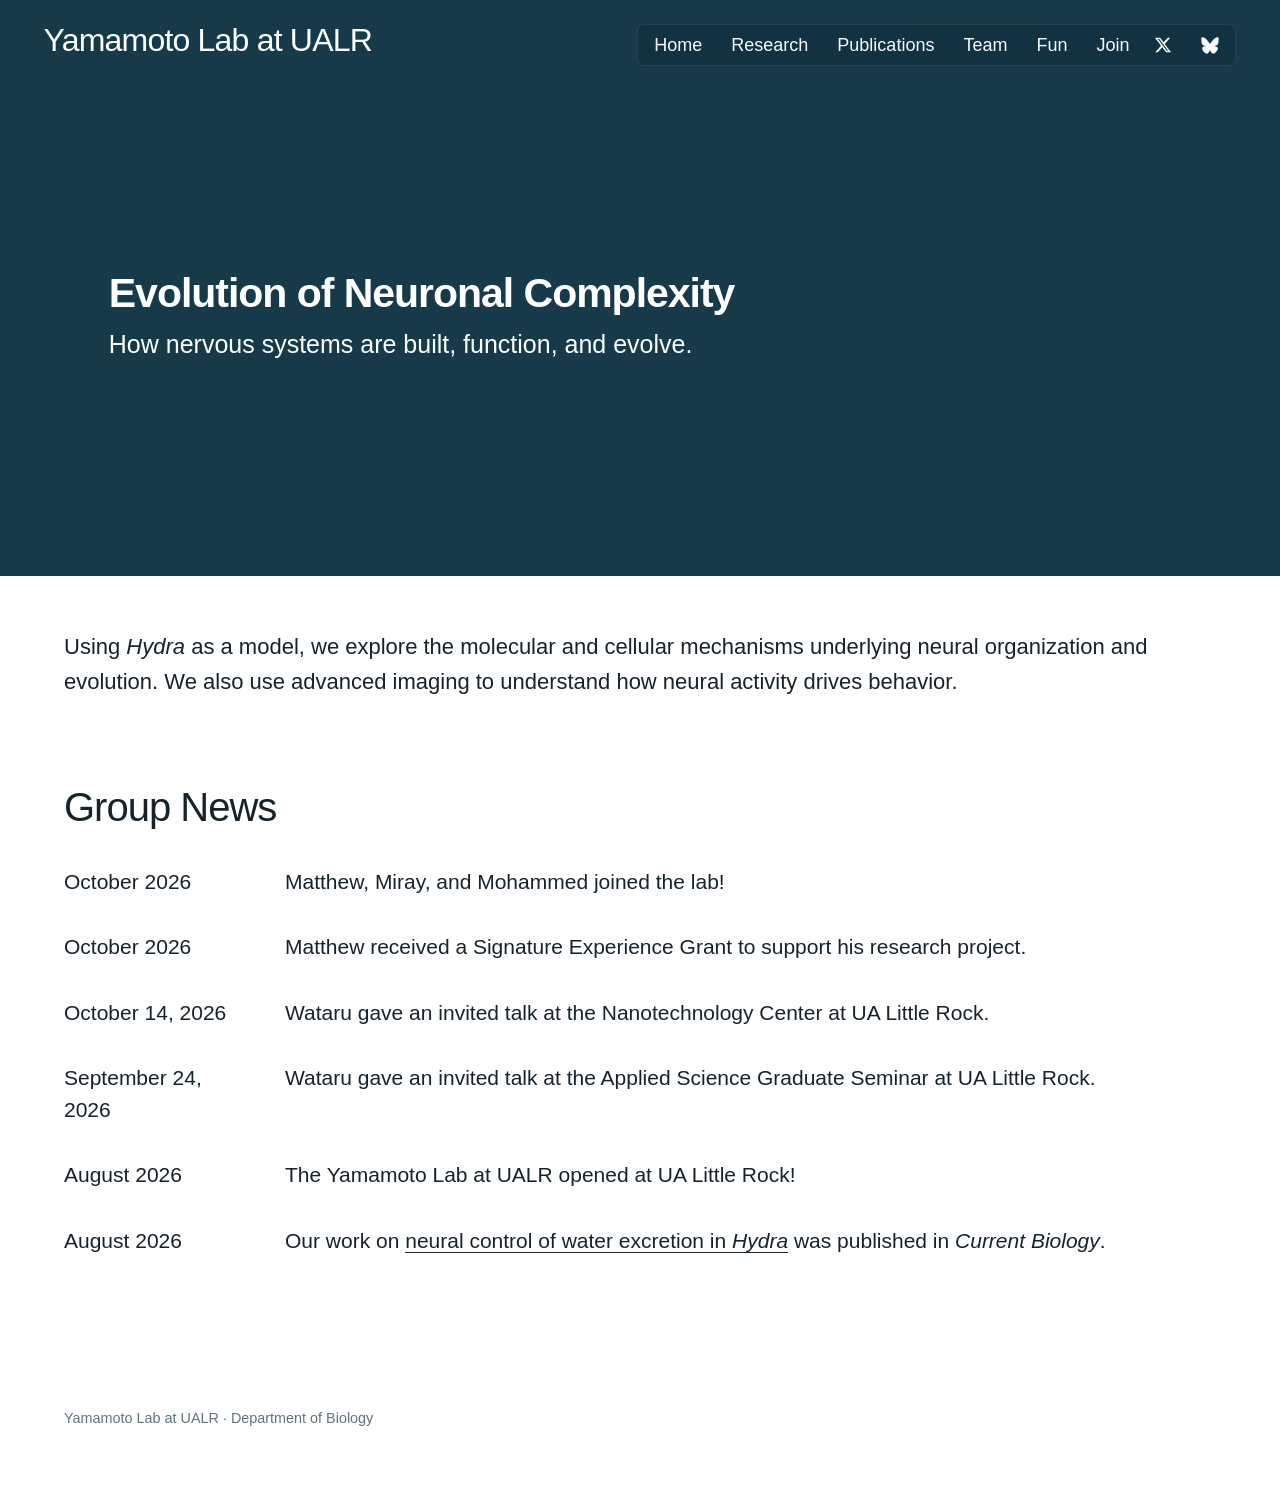
==== commit 55f584b5: "Add files via upload" ====
--- a/index.html
+++ b/index.html
@@ -6,6 +6,13 @@
 <meta content="width=device-width,initial-scale=1" name="viewport"/>
 <title>Yamamoto Lab at UALR</title>
 <link href="style-v20.css?v=20261122a" rel="stylesheet"/>
+<style>
+/* Home: improve Group News readability, without changing the hero or other pages. */
+.home-page .home-news .news-row { font-size:21px; line-height:1.5; }
+@media (max-width:760px) {
+  .home-page .home-news .news-row { font-size:19px; }
+}
+</style>
 </head>
 <body class="home-page">
 <header class="site-header">
@@ -40,7 +47,7 @@
 </section>
 <section class="section home-news">
 <h2>Group News</h2>
-<div class="news-row"><strong>October 2026</strong><span>Matt, Miray, and Mohammed joined the lab!</span></div>
+<div class="news-row"><strong>October 2026</strong><span>Matthew, Miray, and Mohammed joined the lab!</span></div>
 <div class="news-row"><strong>October 2026</strong><span>Matthew received a Signature Experience Grant to support his research project.</span></div>
 <div class="news-row"><strong>October 14, 2026</strong><span>Wataru gave an invited talk at the Nanotechnology Center at UA Little Rock.</span></div>
 <div class="news-row"><strong>September 24, 2026</strong><span>Wataru gave an invited talk at the Applied Science Graduate Seminar at UA Little Rock.</span></div>
